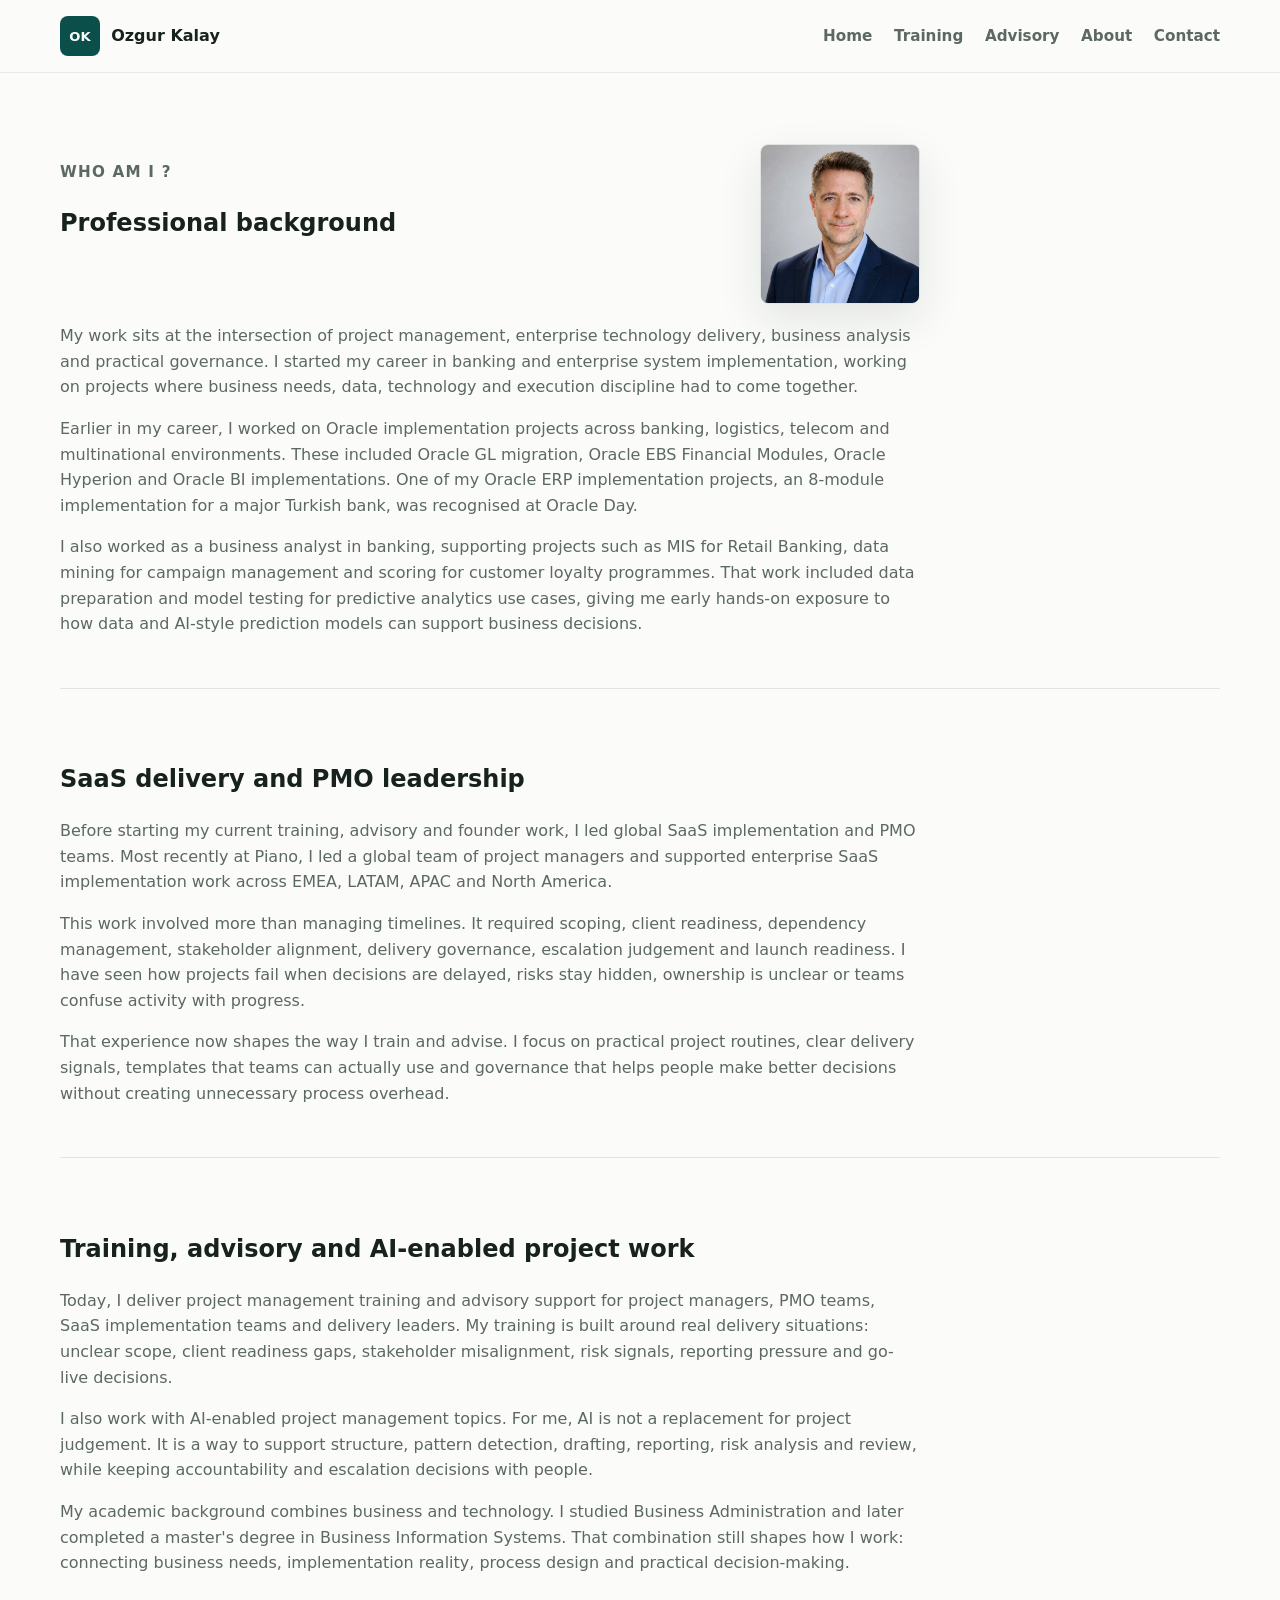
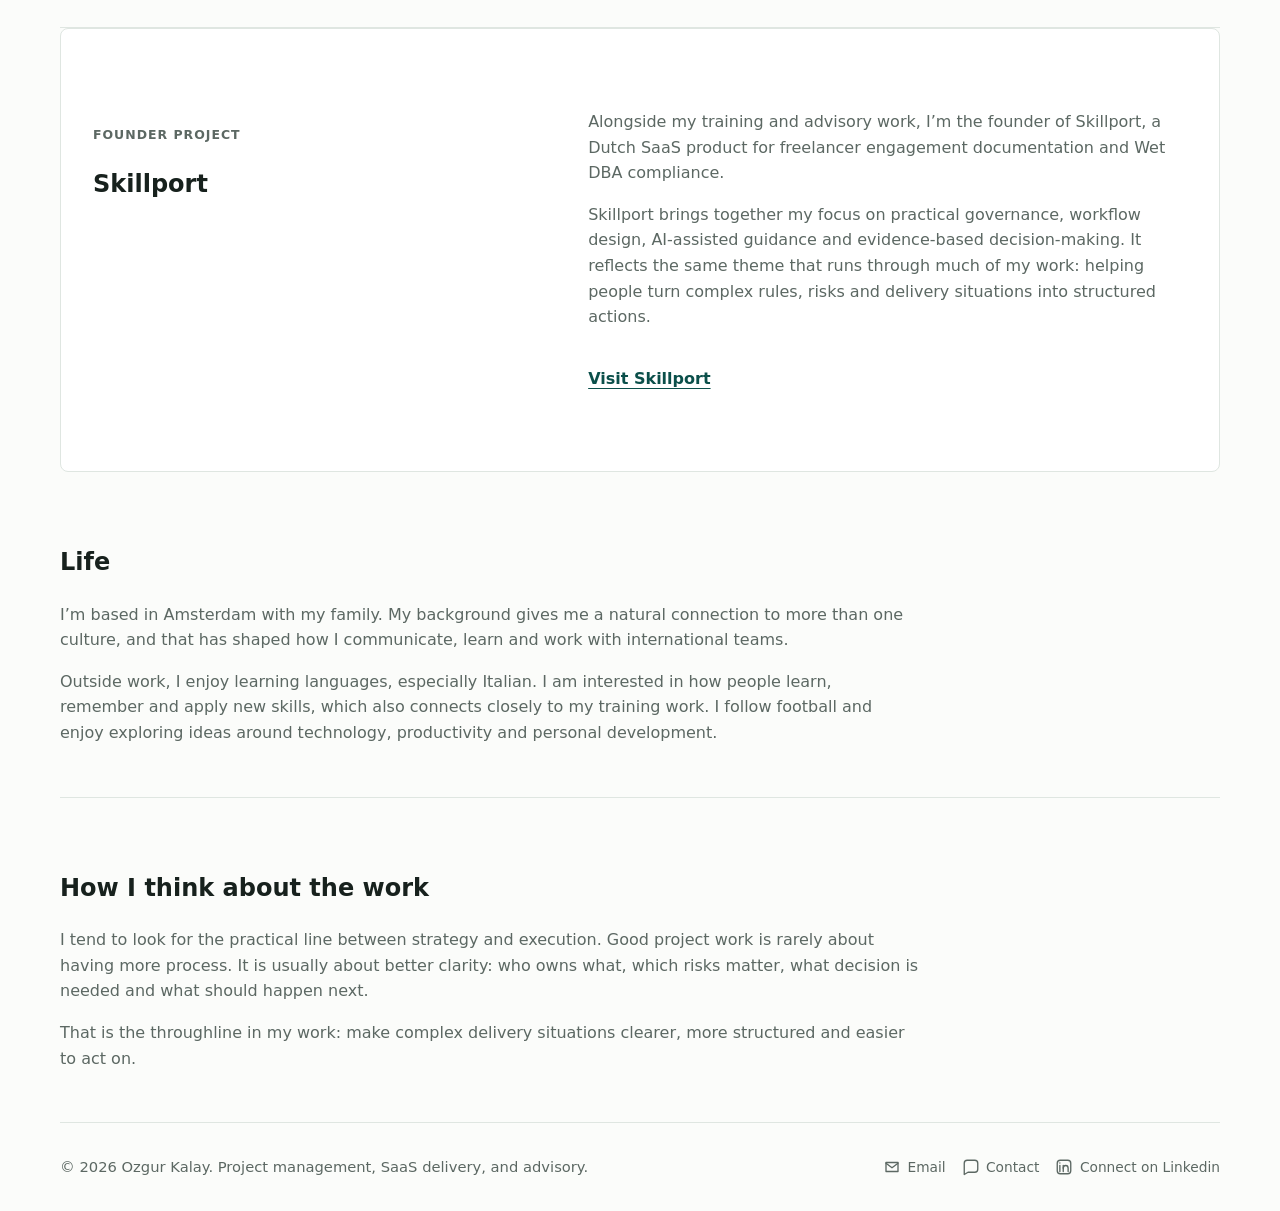
==== about.html @ e3fb4387 "Initial website files" ====
<!doctype html>
<html lang="en">
  <head>
    <meta charset="utf-8">
    <meta name="viewport" content="width=device-width, initial-scale=1">
    <meta
      name="description"
      content="About Ozgur Kalay: project management trainer, SaaS delivery advisor and founder with experience across PMO, SaaS, ERP, banking analytics and AI-enabled project workflows."
    >
    <title>About | Ozgur Kalay</title>
    <link rel="icon" href="assets/favicon.svg" type="image/svg+xml">
    <link rel="stylesheet" href="styles.css">
  </head>
  <body>
    <a class="skip-link" href="#main">Skip to content</a>

    <header class="site-header">
      <nav class="nav" aria-label="Main navigation">
        <a class="brand" href="index.html#home" aria-label="Ozgur Kalay home">
          <span class="brand-mark" aria-hidden="true">OK</span>
          <span>Ozgur Kalay</span>
        </a>

        <button class="nav-toggle" type="button" aria-expanded="false" aria-controls="nav-links">
          <span class="sr-only">Open navigation</span>
          <span aria-hidden="true"></span>
          <span aria-hidden="true"></span>
          <span aria-hidden="true"></span>
        </button>

        <div class="nav-links" id="nav-links">
          <a href="index.html#home">Home</a>
          <a href="training.html">Training</a>
          <a href="advisory.html">Advisory</a>
          <a href="about.html" aria-current="page">About</a>
          <a href="contact.html">Contact</a>
        </div>
      </nav>
    </header>

    <main class="page-main" id="main">
      <section class="content-section narrative-section first-page-section about-profile-section" aria-labelledby="background-title">
        <div class="about-profile-intro">
          <div class="section-heading">
            <p class="eyebrow about-kicker">Who am I ?</p>
            <h2 id="background-title">Professional background</h2>
          </div>
          <figure class="about-portrait">
            <img src="assets/ozgur-kalay-headshot.jpg" alt="Portrait of Ozgur Kalay" width="1122" height="1402">
          </figure>
        </div>
        <div class="stacked-copy">
          <p>
            My work sits at the intersection of project management, enterprise technology delivery, business analysis
            and practical governance. I started my career in banking and enterprise system implementation, working on
            projects where business needs, data, technology and execution discipline had to come together.
          </p>
          <p>
            Earlier in my career, I worked on Oracle implementation projects across banking, logistics, telecom and
            multinational environments. These included Oracle GL migration, Oracle EBS Financial Modules, Oracle
            Hyperion and Oracle BI implementations. One of my Oracle ERP implementation projects, an 8-module
            implementation for a major Turkish bank, was recognised at Oracle Day.
          </p>
          <p>
            I also worked as a business analyst in banking, supporting projects such as MIS for Retail Banking, data
            mining for campaign management and scoring for customer loyalty programmes. That work included data
            preparation and model testing for predictive analytics use cases, giving me early hands-on exposure to how
            data and AI-style prediction models can support business decisions.
          </p>
        </div>
      </section>

      <section class="content-section narrative-section" aria-labelledby="saas-title">
        <div class="section-heading">
          <h2 id="saas-title">SaaS delivery and PMO leadership</h2>
        </div>
        <div class="stacked-copy">
          <p>
            Before starting my current training, advisory and founder work, I led global SaaS implementation and PMO
            teams. Most recently at Piano, I led a global team of project managers and supported enterprise SaaS
            implementation work across EMEA, LATAM, APAC and North America.
          </p>
          <p>
            This work involved more than managing timelines. It required scoping, client readiness, dependency
            management, stakeholder alignment, delivery governance, escalation judgement and launch readiness. I have
            seen how projects fail when decisions are delayed, risks stay hidden, ownership is unclear or teams confuse
            activity with progress.
          </p>
          <p>
            That experience now shapes the way I train and advise. I focus on practical project routines, clear
            delivery signals, templates that teams can actually use and governance that helps people make better
            decisions without creating unnecessary process overhead.
          </p>
        </div>
      </section>

      <section class="content-section narrative-section" aria-labelledby="current-work-title">
        <div class="section-heading">
          <h2 id="current-work-title">Training, advisory and AI-enabled project work</h2>
        </div>
        <div class="stacked-copy">
          <p>
            Today, I deliver project management training and advisory support for project managers, PMO teams, SaaS
            implementation teams and delivery leaders. My training is built around real delivery situations: unclear
            scope, client readiness gaps, stakeholder misalignment, risk signals, reporting pressure and go-live
            decisions.
          </p>
          <p>
            I also work with AI-enabled project management topics. For me, AI is not a replacement for project
            judgement. It is a way to support structure, pattern detection, drafting, reporting, risk analysis and
            review, while keeping accountability and escalation decisions with people.
          </p>
          <p>
            My academic background combines business and technology. I studied Business Administration and later
            completed a master's degree in Business Information Systems. That combination still shapes how I work:
            connecting business needs, implementation reality, process design and practical decision-making.
          </p>
        </div>
      </section>

      <section class="content-section split-content founder-section" aria-labelledby="skillport-title">
        <div class="section-heading compact">
          <p class="eyebrow">Founder Project</p>
          <h2 id="skillport-title">Skillport</h2>
        </div>
        <div class="stacked-copy">
          <p>
            Alongside my training and advisory work, I’m the founder of Skillport, a Dutch SaaS product for freelancer
            engagement documentation and Wet DBA compliance.
          </p>
          <p>
            Skillport brings together my focus on practical governance, workflow design, AI-assisted guidance and
            evidence-based decision-making. It reflects the same theme that runs through much of my work: helping
            people turn complex rules, risks and delivery situations into structured actions.
          </p>
          <a class="text-link" href="https://www.skillport.nl" rel="noopener">Visit Skillport</a>
        </div>
      </section>

      <section class="content-section narrative-section" aria-labelledby="life-title">
        <div class="section-heading">
          <h2 id="life-title">Life</h2>
        </div>
        <div class="stacked-copy">
          <p>
            I’m based in Amsterdam with my family. My background gives me a natural connection to more than one
            culture, and that has shaped how I communicate, learn and work with international teams.
          </p>
          <p>
            Outside work, I enjoy learning languages, especially Italian. I am interested in how people learn, remember
            and apply new skills, which also connects closely to my training work. I follow football and enjoy
            exploring ideas around technology, productivity and personal development.
          </p>
        </div>
      </section>

      <section class="content-section narrative-section about-closing" aria-labelledby="work-title">
        <div class="section-heading">
          <h2 id="work-title">How I think about the work</h2>
        </div>
        <div class="stacked-copy">
          <p>
            I tend to look for the practical line between strategy and execution. Good project work is rarely about
            having more process. It is usually about better clarity: who owns what, which risks matter, what decision
            is needed and what should happen next.
          </p>
          <p>
            That is the throughline in my work: make complex delivery situations clearer, more structured and easier
            to act on.
          </p>
        </div>
      </section>
    </main>

    <footer class="site-footer">
      <p>&copy; 2026 Ozgur Kalay. Project management, SaaS delivery, and advisory.</p>
      <div>
        <a href="mailto:ozgur.kalay@skillport.nl">
          <svg viewBox="0 0 24 24" aria-hidden="true">
            <path d="M4 6h16v12H4z"></path>
            <path d="m4 7 8 6 8-6"></path>
          </svg>
          Email
        </a>
        <a href="contact.html">
          <svg viewBox="0 0 24 24" aria-hidden="true">
            <path d="M21 15a4 4 0 0 1-4 4H8l-5 3V7a4 4 0 0 1 4-4h10a4 4 0 0 1 4 4v8Z"></path>
          </svg>
          Contact
        </a>
        <a href="https://www.linkedin.com/in/ozgurmkalay" rel="noopener">
          <svg viewBox="0 0 24 24" aria-hidden="true">
            <path d="M6.5 10v8"></path>
            <path d="M6.5 6.5v.1"></path>
            <path d="M11 18v-8"></path>
            <path d="M11 13.7c0-2.1 1.2-3.7 3.3-3.7 2 0 3.2 1.4 3.2 3.7V18"></path>
            <rect x="3" y="3" width="18" height="18" rx="4"></rect>
          </svg>
          Connect on Linkedin
        </a>
      </div>
    </footer>

    <script src="script.js"></script>
  </body>
</html>
---- styles.css ----
:root {
  --ink: #17211d;
  --muted: #5c6863;
  --line: #dfe6e1;
  --paper: #fbfcfa;
  --soft: #eef4f0;
  --teal: #0f766e;
  --teal-dark: #0b4f4a;
  --amber: #c47524;
  --white: #ffffff;
  --shadow: 0 20px 60px rgba(23, 33, 29, 0.12);
}

* {
  box-sizing: border-box;
}

html {
  scroll-behavior: smooth;
}

body {
  margin: 0;
  color: var(--ink);
  background: var(--paper);
  font-family: system-ui, -apple-system, BlinkMacSystemFont, "Segoe UI", sans-serif;
  line-height: 1.6;
}

img {
  display: block;
  max-width: 100%;
}

a {
  color: inherit;
  text-decoration: none;
}

.skip-link {
  position: absolute;
  left: 1rem;
  top: -4rem;
  z-index: 20;
  padding: 0.75rem 1rem;
  color: var(--white);
  background: var(--teal-dark);
  border-radius: 6px;
}

.skip-link:focus {
  top: 1rem;
}

.sr-only {
  position: absolute;
  width: 1px;
  height: 1px;
  padding: 0;
  overflow: hidden;
  clip: rect(0, 0, 0, 0);
  white-space: nowrap;
  border: 0;
}

.site-header {
  position: fixed;
  inset: 0 0 auto;
  z-index: 10;
  background: rgba(251, 252, 250, 0.88);
  border-bottom: 1px solid rgba(223, 230, 225, 0.82);
  backdrop-filter: blur(18px);
}

.nav {
  display: flex;
  align-items: center;
  justify-content: space-between;
  width: min(1160px, calc(100% - 32px));
  min-height: 72px;
  margin: 0 auto;
}

.brand,
.nav-links {
  display: flex;
  align-items: center;
}

.brand {
  gap: 0.7rem;
  font-weight: 800;
}

.brand-mark {
  display: grid;
  width: 40px;
  height: 40px;
  place-items: center;
  color: var(--white);
  background: var(--teal-dark);
  border-radius: 8px;
  font-size: 0.82rem;
  letter-spacing: 0;
}

.nav-links {
  gap: 1.35rem;
  color: var(--muted);
  font-size: 0.95rem;
  font-weight: 700;
}

.nav-links a {
  padding: 0.4rem 0;
}

.nav-links a:hover,
.nav-links a:focus-visible {
  color: var(--teal-dark);
}

.nav-toggle {
  display: none;
  width: 44px;
  height: 44px;
  padding: 0;
  background: transparent;
  border: 1px solid var(--line);
  border-radius: 8px;
}

.nav-toggle span:not(.sr-only) {
  display: block;
  width: 18px;
  height: 2px;
  margin: 4px auto;
  background: var(--ink);
}

.hero {
  position: relative;
  display: grid;
  align-items: center;
  min-height: 92vh;
  padding: 9rem max(24px, calc((100vw - 1160px) / 2)) 5rem;
  overflow: hidden;
  color: var(--white);
}

.hero-media,
.hero-overlay {
  position: absolute;
  inset: 0;
}

.hero-media img {
  width: 100%;
  height: 100%;
  object-fit: cover;
}

.hero-overlay {
  background:
    linear-gradient(90deg, rgba(10, 24, 21, 0.88) 0%, rgba(10, 24, 21, 0.72) 39%, rgba(10, 24, 21, 0.18) 74%),
    linear-gradient(180deg, rgba(10, 24, 21, 0.38), rgba(10, 24, 21, 0.18));
}

.hero-content {
  position: relative;
  z-index: 1;
  max-width: 760px;
}

.eyebrow {
  margin: 0 0 0.85rem;
  color: var(--amber);
  font-size: 0.78rem;
  font-weight: 800;
  letter-spacing: 0.08em;
  text-transform: uppercase;
}

.hero h1,
.section h2,
.band h2,
.contact-section h2 {
  margin: 0;
  line-height: 1.05;
  letter-spacing: 0;
}

.hero h1 {
  font-size: clamp(3.5rem, 8vw, 7.4rem);
}

.hero-role {
  max-width: 720px;
  margin: 0.85rem 0 0;
  font-size: clamp(1.12rem, 2.2vw, 1.55rem);
  font-weight: 700;
}

.hero-intro {
  max-width: 690px;
  margin: 1.35rem 0 0;
  color: rgba(255, 255, 255, 0.88);
  font-size: clamp(1rem, 2vw, 1.2rem);
}

.hero-actions,
.contact-actions {
  display: flex;
  flex-wrap: wrap;
  gap: 0.85rem;
  margin-top: 2rem;
}

.button {
  display: inline-flex;
  align-items: center;
  justify-content: center;
  min-height: 48px;
  padding: 0.82rem 1.05rem;
  border: 1px solid transparent;
  border-radius: 8px;
  font-size: 0.94rem;
  font-weight: 800;
  line-height: 1.2;
}

.button.primary {
  color: var(--white);
  background: var(--teal);
}

.button.secondary {
  color: var(--ink);
  background: var(--white);
}

.button.tertiary {
  color: var(--white);
  background: rgba(255, 255, 255, 0.12);
  border-color: rgba(255, 255, 255, 0.35);
}

.button:hover,
.button:focus-visible,
.text-link:hover,
.text-link:focus-visible {
  transform: translateY(-1px);
}

.route-cards {
  display: grid;
  grid-template-columns: repeat(3, 1fr);
  gap: 1.5rem;
  width: min(1160px, calc(100% - 32px));
  margin: 0 auto;
  padding: 4rem 0 0;
}

.route-card {
  display: flex;
  min-height: 420px;
  flex-direction: column;
  align-items: flex-start;
  padding: 2rem;
  background: var(--white);
  border: 1px solid var(--line);
  border-radius: 8px;
  box-shadow: 0 14px 40px rgba(23, 33, 29, 0.08);
  transition: transform 180ms ease, box-shadow 180ms ease, border-color 180ms ease;
}

.route-card:hover,
.route-card:focus-visible {
  border-color: rgba(15, 118, 110, 0.3);
  box-shadow: 0 20px 54px rgba(23, 33, 29, 0.12);
  transform: translateY(-3px);
}

.route-icon {
  display: grid;
  width: 58px;
  height: 58px;
  margin-bottom: 2rem;
  place-items: center;
  color: var(--teal);
  background: var(--soft);
  border-radius: 8px;
}

.route-icon svg {
  width: 30px;
  height: 30px;
  fill: none;
  stroke: currentColor;
  stroke-linecap: round;
  stroke-linejoin: round;
  stroke-width: 1.9;
}

.route-label {
  display: block;
  margin-bottom: 1.25rem;
  color: var(--teal-dark);
  font-size: 0.82rem;
  font-weight: 800;
  letter-spacing: 0.16em;
  text-transform: uppercase;
}

.route-card strong {
  display: block;
  color: var(--ink);
  font-size: clamp(1.45rem, 2.5vw, 2rem);
  line-height: 1.24;
}

.route-copy {
  display: block;
  margin-top: 1.6rem;
  color: var(--muted);
  font-size: 1rem;
}

.route-link {
  display: inline-flex;
  gap: 0.55rem;
  align-items: center;
  margin-top: auto;
  padding-top: 1.7rem;
  color: var(--teal);
  font-weight: 800;
}

.section,
.band-content,
.contact-section,
.site-footer {
  width: min(1160px, calc(100% - 32px));
  margin: 0 auto;
}

.section {
  padding: 6rem 0;
}

.section-heading {
  max-width: 710px;
  margin-bottom: 2.1rem;
}

.section h2,
.band h2,
.contact-section h2 {
  font-size: clamp(2rem, 4vw, 3.55rem);
}

.training-section {
  display: grid;
  grid-template-columns: minmax(0, 0.85fr) minmax(0, 1fr);
  gap: 4rem;
  align-items: start;
}

.training-section .eyebrow {
  color: var(--teal-dark);
}

.training-intro {
  display: flex;
  min-height: 100%;
  flex-direction: column;
  justify-content: space-between;
  gap: 3rem;
}

.training-copy {
  max-width: 560px;
  margin: 1.6rem 0 0;
  color: var(--muted);
  font-size: clamp(1.08rem, 2vw, 1.28rem);
}

.credential-grid {
  display: grid;
  grid-template-columns: repeat(3, minmax(0, 1fr));
  gap: 1rem;
}

.credential-card {
  min-height: 140px;
  padding: 1.2rem;
  background: var(--soft);
  border-radius: 8px;
}

.credential-icon,
.check-icon {
  display: inline-grid;
  place-items: center;
  color: var(--teal-dark);
}

.credential-icon {
  width: 36px;
  height: 36px;
  margin-bottom: 1.1rem;
}

.credential-icon svg,
.check-icon svg {
  width: 100%;
  height: 100%;
  fill: none;
  stroke: currentColor;
  stroke-linecap: round;
  stroke-linejoin: round;
  stroke-width: 1.9;
}

.credential-card strong,
.credential-card span {
  display: block;
}

.credential-card strong {
  font-size: 1rem;
  line-height: 1.25;
}

.credential-card span {
  color: var(--muted);
  font-weight: 500;
}

.programme-list {
  display: grid;
  gap: 1.3rem;
}

.programme-card {
  display: grid;
  grid-template-columns: 36px minmax(0, 1fr);
  gap: 1rem;
  align-items: start;
  padding: 1.6rem;
  background: var(--white);
  border: 1px solid var(--line);
  border-radius: 8px;
  box-shadow: 0 12px 34px rgba(23, 33, 29, 0.08);
}

.check-icon {
  width: 28px;
  height: 28px;
  margin-top: 0.1rem;
}

.programme-card h3,
.advisory-list h3 {
  margin: 0 0 0.55rem;
  font-size: clamp(1.2rem, 2vw, 1.55rem);
  line-height: 1.3;
}

.programme-card p,
.advisory-list p,
.contact-section p {
  margin: 0;
  color: var(--muted);
}

.band {
  padding: 6rem 0;
  background: #17211d;
  color: var(--white);
}

.band-content {
  display: grid;
  grid-template-columns: minmax(0, 0.95fr) minmax(0, 1fr);
  gap: 4rem;
  align-items: start;
}

.advisory-list {
  display: grid;
  gap: 1rem;
}

.advisory-list div {
  padding: 0 0 1rem;
  border-bottom: 1px solid rgba(255, 255, 255, 0.18);
}

.advisory-list p {
  color: rgba(255, 255, 255, 0.72);
}

.text-link {
  display: inline-flex;
  margin-top: 1.25rem;
  color: var(--teal-dark);
  font-weight: 800;
  text-decoration: underline;
  text-underline-offset: 0.25rem;
}

.about-panel {
  display: grid;
  grid-template-columns: minmax(0, 0.72fr) minmax(0, 1fr);
  gap: clamp(2rem, 5vw, 4rem);
  width: min(1160px, calc(100% - 32px));
  margin: 6rem auto 5rem;
  padding: clamp(2rem, 5vw, 4rem);
  color: var(--white);
  background: #17211d;
  border: 1px solid rgba(255, 255, 255, 0.08);
  border-radius: 8px;
  box-shadow: 0 18px 50px rgba(23, 33, 29, 0.12);
}

.about-panel .eyebrow {
  color: #9ad4ca;
}

.about-heading h2 {
  margin: 0;
  max-width: 420px;
  color: var(--white);
  font-size: clamp(2.05rem, 4vw, 3.35rem);
  line-height: 1.12;
  letter-spacing: 0;
}

.about-copy {
  display: grid;
  gap: 1.6rem;
}

.about-copy p {
  margin: 0;
  color: rgba(255, 255, 255, 0.72);
  font-size: clamp(1.05rem, 1.8vw, 1.28rem);
  line-height: 1.75;
}

.about-button {
  width: fit-content;
  margin-top: 0.5rem;
  color: var(--ink);
  background: var(--white);
  border-color: var(--white);
  gap: 0.65rem;
}

.contact-section {
  display: flex;
  align-items: center;
  justify-content: space-between;
  gap: 2rem;
  margin-bottom: 5rem;
  padding: 2rem;
  background: var(--white);
  border: 1px solid var(--line);
  border-radius: 8px;
  box-shadow: var(--shadow);
}

.contact-section .button.tertiary {
  color: var(--teal-dark);
  background: var(--soft);
  border-color: var(--line);
}

.contact-section .button.secondary {
  border-color: var(--line);
}

.site-footer {
  display: flex;
  justify-content: space-between;
  gap: 1rem;
  padding: 2rem 0;
  color: var(--muted);
  border-top: 1px solid var(--line);
  font-size: 0.92rem;
}

.site-footer p {
  margin: 0;
}

.site-footer div {
  display: flex;
  flex-wrap: wrap;
  gap: 1rem;
}

.site-footer a {
  display: inline-flex;
  gap: 0.4rem;
  align-items: center;
  font-size: 0.86rem;
  font-weight: 500;
}

.site-footer svg {
  width: 18px;
  height: 18px;
  fill: none;
  stroke: currentColor;
  stroke-linecap: round;
  stroke-linejoin: round;
  stroke-width: 1.8;
}

.page-main {
  padding-top: 72px;
}

.page-intro,
.content-section {
  width: min(1160px, calc(100% - 32px));
  margin: 0 auto;
}

.page-intro {
  padding: 6rem 0 4rem;
  border-bottom: 1px solid var(--line);
}

.page-intro .eyebrow,
.content-section .eyebrow {
  color: var(--teal-dark);
}

.page-intro h1 {
  max-width: 680px;
  margin: 0;
  font-size: clamp(1.85rem, 3.4vw, 2.9rem);
  line-height: 1.16;
  letter-spacing: 0;
}

.training-page-intro h1 {
  max-width: 850px;
}

.training-page-intro {
  display: block;
}

.training-lead {
  max-width: 820px;
  margin: 1.7rem 0 0;
  color: var(--muted);
  font-size: clamp(1.12rem, 2vw, 1.35rem);
}

.format-tags {
  display: flex;
  flex-wrap: wrap;
  gap: 0.65rem;
  margin-top: 1.8rem;
}

.format-tags span {
  padding: 0.45rem 0.75rem;
  color: var(--ink);
  background: var(--white);
  border: 1px solid var(--line);
  border-radius: 999px;
  font-size: 0.88rem;
  font-weight: 800;
  box-shadow: 0 8px 22px rgba(23, 33, 29, 0.04);
}

.intro-copy {
  display: grid;
  max-width: 860px;
  gap: 1.2rem;
  margin-top: 2rem;
}

.intro-copy p {
  margin: 0;
  color: var(--muted);
  font-size: clamp(1.12rem, 2vw, 1.35rem);
}

.content-section {
  padding: 5rem 0;
  border-bottom: 1px solid var(--line);
}

.first-page-section {
  padding-top: 6rem;
}

.narrative-section .section-heading {
  max-width: 820px;
  margin-bottom: 1.2rem;
}

.about-kicker {
  color: var(--amber);
  font-size: 0.95rem;
}

.about-profile-section .stacked-copy {
  margin-top: 1.2rem;
}

.about-profile-intro {
  display: grid;
  grid-template-columns: minmax(0, 1fr) 160px;
  gap: 2rem;
  align-items: start;
  max-width: 860px;
}

.about-portrait {
  margin: 0;
}

.about-portrait img {
  width: 160px;
  height: 160px;
  aspect-ratio: 1 / 1;
  object-fit: cover;
  object-position: center 22%;
  border: 1px solid var(--line);
  border-radius: 8px;
  box-shadow: 0 16px 44px rgba(23, 33, 29, 0.1);
}

.narrative-section .stacked-copy {
  max-width: 860px;
}

.content-section.narrative-section {
  padding: 3.2rem 0;
}

.content-section.narrative-section.first-page-section {
  padding-top: 4.5rem;
}

.content-section .section-heading p {
  max-width: 690px;
  margin: 1rem 0 0;
  color: var(--muted);
}

.training-tracks {
  display: grid;
  grid-template-columns: minmax(0, 0.72fr) minmax(0, 1fr);
  gap: 4rem;
  align-items: start;
}

.track-list {
  display: grid;
  gap: 1.7rem;
}

.track-list article {
  padding-bottom: 1.5rem;
  border-bottom: 1px solid var(--line);
}

.track-list article:last-child {
  padding-bottom: 0;
  border-bottom: 0;
}

.track-list h3 {
  margin: 0 0 0.45rem;
  font-size: 1.25rem;
  line-height: 1.3;
}

.track-list p,
.stacked-copy p {
  margin: 0;
  color: var(--muted);
}

.course-list {
  display: grid;
  gap: 1.2rem;
}

.course-card {
  display: grid;
  grid-template-columns: minmax(0, 0.95fr) minmax(0, 1.05fr);
  gap: 2rem;
  padding: 1.6rem;
  background: var(--white);
  border: 1px solid var(--line);
  border-left: 4px solid var(--line);
  border-radius: 8px;
  box-shadow: 0 12px 34px rgba(23, 33, 29, 0.06);
}

.course-card.featured {
  border-left-color: var(--teal);
}

.course-track,
.course-card h4 {
  margin: 0;
  color: var(--teal-dark);
  font-size: 0.75rem;
  font-weight: 800;
  letter-spacing: 0.08em;
  text-transform: uppercase;
}

.course-card h3 {
  margin: 0.65rem 0 0.8rem;
  font-size: clamp(1.35rem, 2.2vw, 1.85rem);
  line-height: 1.2;
}

.course-card p {
  margin: 0;
  color: var(--muted);
}

.course-card h4 {
  margin-top: 1.2rem;
}

.course-card h4:first-child {
  margin-top: 0;
}

.check-list {
  display: grid;
  grid-template-columns: repeat(2, minmax(0, 1fr));
  gap: 0.55rem 1rem;
  margin: 0.8rem 0 0;
  padding: 0;
  list-style: none;
}

.check-list li {
  position: relative;
  padding-left: 1.35rem;
  color: var(--ink);
  font-size: 0.94rem;
}

.check-list li::before {
  position: absolute;
  top: 0.48rem;
  left: 0;
  width: 8px;
  height: 8px;
  content: "";
  background: var(--teal);
  border-radius: 50%;
}

.stacked-copy {
  display: grid;
  gap: 1rem;
}

.founder-section {
  background: var(--white);
  border: 1px solid var(--line);
  border-radius: 8px;
  padding-right: 2rem;
  padding-left: 2rem;
}

.about-closing {
  border-bottom: 0;
}

.split-content {
  display: grid;
  grid-template-columns: minmax(0, 0.72fr) minmax(0, 1fr);
  gap: 4rem;
  align-items: start;
}

.section-heading.compact {
  margin-bottom: 0;
}

.plain-list,
.credibility-list {
  display: grid;
  gap: 0.9rem;
  margin: 0;
  padding: 0;
  list-style: none;
}

.plain-list li,
.credibility-list li {
  position: relative;
  padding-left: 1.55rem;
  color: var(--muted);
  font-size: 1.05rem;
}

.plain-list li::before,
.credibility-list li::before {
  position: absolute;
  top: 0.62rem;
  left: 0;
  width: 8px;
  height: 8px;
  content: "";
  background: var(--teal);
  border-radius: 50%;
}

.focus-grid {
  display: grid;
  grid-template-columns: repeat(4, minmax(0, 1fr));
  gap: 1rem;
}

.focus-card {
  min-height: 210px;
  padding: 1.35rem;
  background: var(--white);
  border: 1px solid var(--line);
  border-radius: 8px;
  box-shadow: 0 10px 30px rgba(23, 33, 29, 0.05);
}

.focus-card h3 {
  margin: 0 0 0.7rem;
  font-size: 1.15rem;
  line-height: 1.3;
}

.focus-card p {
  margin: 0;
  color: var(--muted);
}

.credibility-section {
  display: grid;
  grid-template-columns: minmax(0, 0.72fr) minmax(0, 1fr);
  gap: 4rem;
  align-items: start;
}

.advisory-contact {
  display: grid;
  grid-template-columns: minmax(0, 1fr) auto;
  gap: 2rem;
  align-items: center;
  width: min(1160px, calc(100% - 32px));
  margin: 4rem auto 5rem;
  padding-top: 2rem;
  border-top: 1px solid var(--line);
}

.training-contact,
.advisory-page-contact {
  border-top: 0;
}

.advisory-contact .eyebrow {
  color: var(--teal-dark);
}

.advisory-contact h2 {
  margin: 0;
  font-size: clamp(1.6rem, 3vw, 2.35rem);
  line-height: 1.15;
}

.advisory-page-contact h2 {
  font-size: 1.5em;
  line-height: 1.2;
}

.advisory-contact p {
  margin: 0.7rem 0 0;
  color: var(--muted);
}

.advisory-contact .contact-actions {
  margin-top: 0;
}

.contact-page-hero {
  display: grid;
  grid-template-columns: 1fr;
  gap: 3rem;
  width: min(1160px, calc(100% - 32px));
  margin: 0 auto 5rem;
  padding: 5rem 2rem 0;
  color: var(--ink);
  border-bottom: 1px solid var(--line);
}

.contact-page-hero .eyebrow {
  color: var(--amber);
}

.contact-page-hero h1 {
  max-width: 820px;
  margin: 0;
  font-size: clamp(3.4rem, 8vw, 5.8rem);
  line-height: 1.06;
  letter-spacing: 0;
}

.contact-page-hero h1 span {
  color: var(--amber);
}

.contact-page-hero p {
  max-width: 760px;
  margin: 1.5rem 0 0;
  color: var(--muted);
  font-size: clamp(1.08rem, 2vw, 1.28rem);
}

.contact-methods {
  display: grid;
  grid-template-columns: repeat(2, minmax(0, 1fr));
  gap: 1rem;
  padding-bottom: 4rem;
}

.contact-method-card {
  display: flex;
  min-height: 158px;
  flex-direction: column;
  align-items: flex-start;
  justify-content: flex-end;
  padding: 1.5rem;
  color: var(--ink);
  background: var(--white);
  border: 1px solid var(--line);
  border-radius: 8px;
  box-shadow: 0 12px 34px rgba(23, 33, 29, 0.06);
  transition: transform 180ms ease, border-color 180ms ease, background 180ms ease;
}

.contact-method-card:hover,
.contact-method-card:focus-visible {
  background: var(--white);
  border-color: rgba(15, 118, 110, 0.3);
  transform: translateY(-2px);
}

.contact-method-icon {
  display: grid;
  width: 40px;
  height: 40px;
  margin-bottom: 1.3rem;
  place-items: center;
  color: var(--teal);
  background: var(--soft);
  border-radius: 8px;
}

.contact-method-icon svg {
  width: 22px;
  height: 22px;
  fill: none;
  stroke: currentColor;
  stroke-linecap: round;
  stroke-linejoin: round;
  stroke-width: 1.8;
}

.contact-method-card strong,
.contact-method-card span:not(.contact-method-icon) {
  display: block;
}

.contact-method-card strong {
  font-size: 1.2rem;
  line-height: 1.25;
}

.contact-method-card span:not(.contact-method-icon) {
  color: var(--muted);
  overflow-wrap: anywhere;
}

@media (max-width: 900px) {
  .nav-toggle {
    display: block;
  }

  .nav-links {
    position: absolute;
    top: 72px;
    right: 16px;
    left: 16px;
    display: none;
    flex-direction: column;
    align-items: stretch;
    gap: 0;
    padding: 0.65rem;
    background: var(--white);
    border: 1px solid var(--line);
    border-radius: 8px;
    box-shadow: var(--shadow);
  }

  .nav-links.is-open {
    display: flex;
  }

  .nav-links a {
    padding: 0.8rem;
  }

  .hero {
    min-height: 88vh;
  }

  .hero-overlay {
    background:
      linear-gradient(90deg, rgba(10, 24, 21, 0.92) 0%, rgba(10, 24, 21, 0.72) 62%, rgba(10, 24, 21, 0.38)),
      linear-gradient(180deg, rgba(10, 24, 21, 0.36), rgba(10, 24, 21, 0.28));
  }

  .route-cards,
  .training-section,
  .training-page-intro,
  .contact-page-hero,
  .about-profile-intro,
  .training-tracks,
  .band-content,
  .about-panel,
  .split-content,
  .credibility-section {
    grid-template-columns: 1fr;
  }

  .focus-grid {
    grid-template-columns: repeat(2, minmax(0, 1fr));
  }

  .contact-methods {
    grid-template-columns: 1fr;
  }

  .contact-method-card {
    min-height: 0;
  }

  .course-card {
    grid-template-columns: 1fr;
  }

  .route-cards {
    padding-top: 2rem;
  }

  .route-card {
    min-height: 0;
  }

  .about-profile-intro {
    grid-template-columns: minmax(0, 1fr) 140px;
    gap: 1.5rem;
    max-width: 760px;
  }

  .about-portrait {
    max-width: 150px;
  }

  .about-portrait img {
    width: 140px;
    height: 140px;
  }

  .section,
  .band {
    padding: 4.5rem 0;
  }

  .training-intro {
    gap: 2rem;
  }

  .about-panel {
    gap: 2.5rem;
    margin-top: 4.5rem;
  }

  .contact-section {
    align-items: flex-start;
    flex-direction: column;
  }
}

@media (max-width: 620px) {
  .nav {
    width: min(100% - 24px, 1160px);
    min-height: 66px;
  }

  .nav-links {
    top: 66px;
    right: 12px;
    left: 12px;
  }

  .hero {
    min-height: 91vh;
    padding: 7.5rem 16px 3rem;
  }

  .hero h1 {
    font-size: clamp(3.1rem, 17vw, 4.5rem);
  }

  .hero-actions,
  .contact-actions {
    flex-direction: column;
    width: 100%;
  }

  .button {
    width: 100%;
  }

  .route-cards,
  .section,
  .page-intro,
  .content-section,
  .contact-page-hero,
  .band-content,
  .about-panel,
  .contact-section,
  .site-footer {
    width: min(100% - 24px, 1160px);
  }

  .route-card {
    padding: 1.35rem;
  }

  .route-icon {
    margin-bottom: 1.45rem;
  }

  .route-card strong {
    font-size: 1.45rem;
  }

  .about-profile-intro {
    grid-template-columns: 1fr;
  }

  .about-portrait {
    max-width: 132px;
  }

  .about-portrait img {
    width: 132px;
    height: 132px;
  }

  .credential-grid {
    grid-template-columns: 1fr;
  }

  .programme-card {
    grid-template-columns: 30px minmax(0, 1fr);
    padding: 1.2rem;
  }

  .check-list {
    grid-template-columns: 1fr;
  }

  .check-icon {
    width: 24px;
    height: 24px;
  }

  .about-panel {
    margin-bottom: 3rem;
    padding: 1.5rem;
  }

  .about-copy p {
    font-size: 1.08rem;
  }

  .about-button {
    width: 100%;
  }

  .page-main {
    padding-top: 66px;
  }

  .page-intro {
    padding: 4rem 0 3rem;
  }

  .contact-page-hero {
    margin-bottom: 3rem;
    padding: 3rem 1.25rem 0;
  }

  .content-section {
    padding: 3.5rem 0;
  }

  .focus-grid {
    grid-template-columns: 1fr;
  }

  .focus-card {
    min-height: 0;
  }

  .advisory-contact {
    grid-template-columns: 1fr;
    width: min(100% - 24px, 1160px);
    margin: 3.5rem auto 3rem;
  }

  .contact-section {
    padding: 1.2rem;
  }

  .site-footer {
    flex-direction: column;
  }
}

@media (prefers-reduced-motion: reduce) {
  *,
  *::before,
  *::after {
    scroll-behavior: auto !important;
    transition-duration: 0.01ms !important;
    animation-duration: 0.01ms !important;
    animation-iteration-count: 1 !important;
  }
}
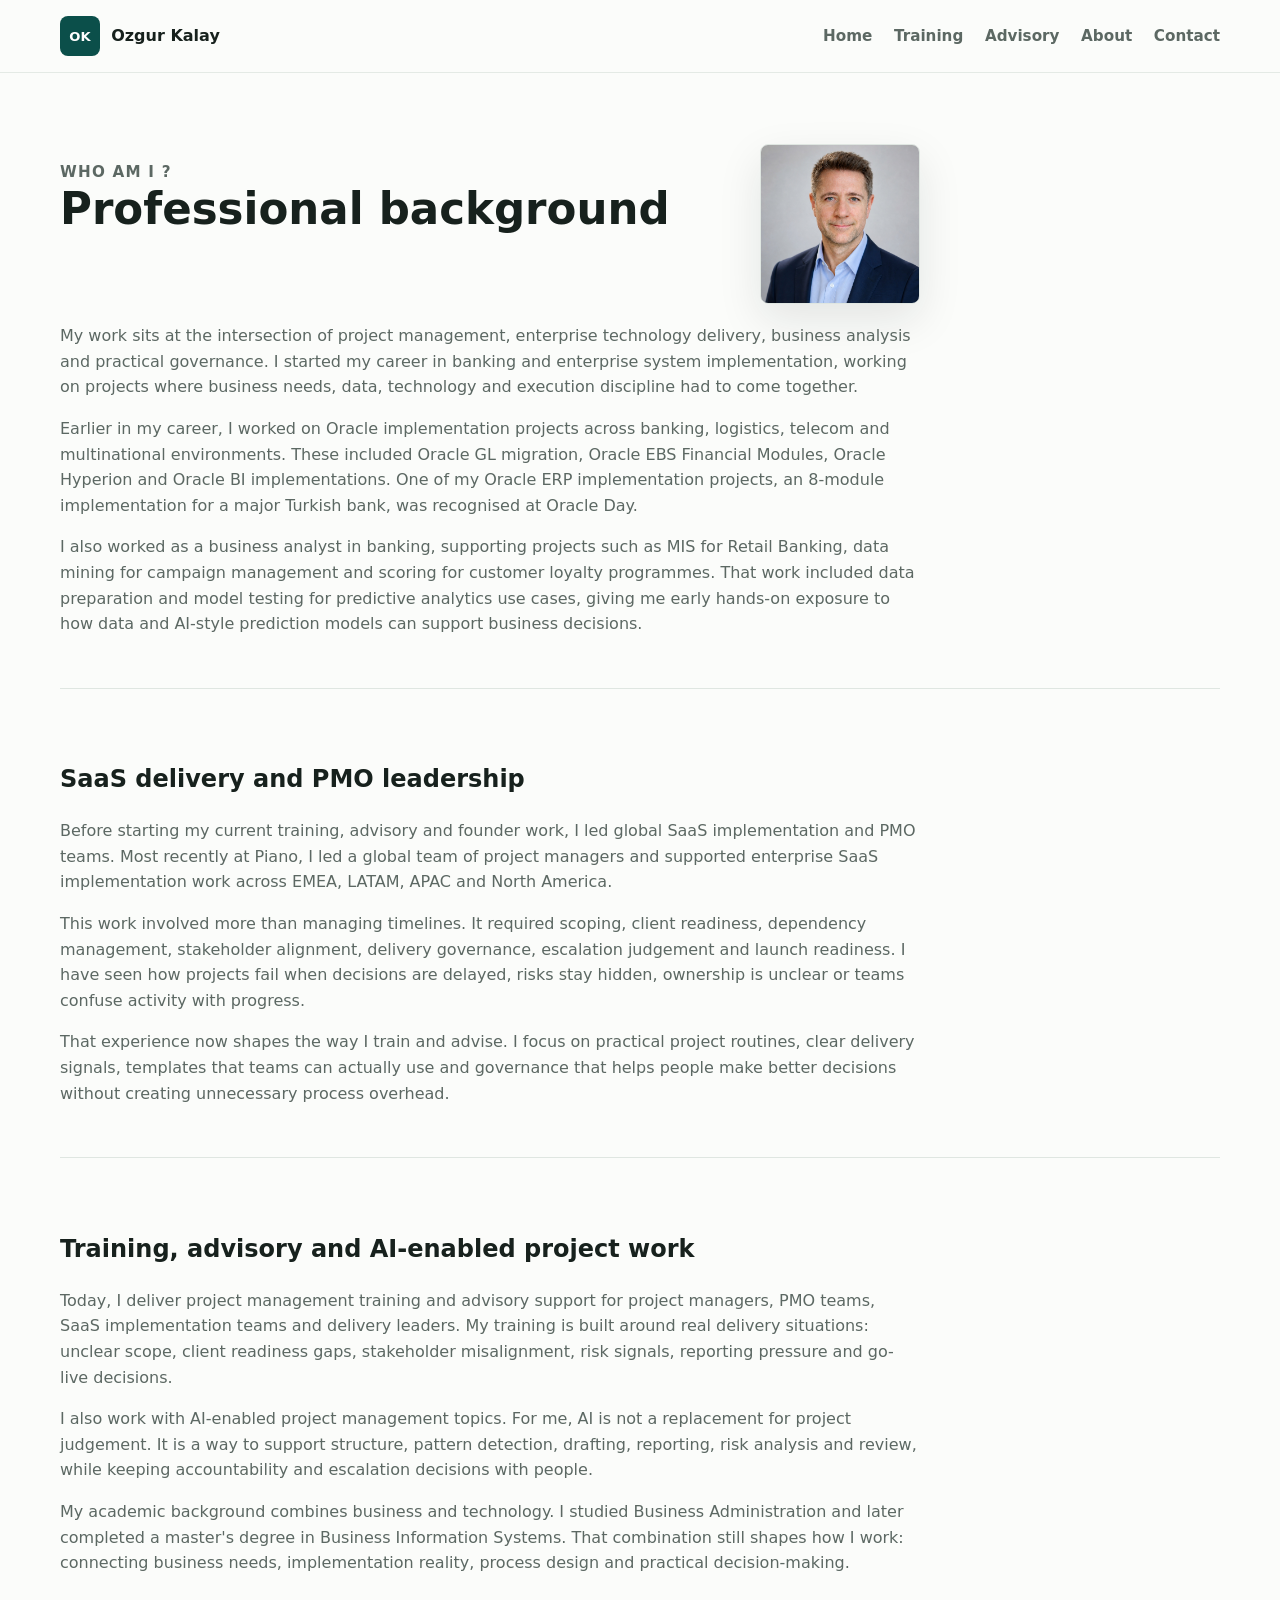
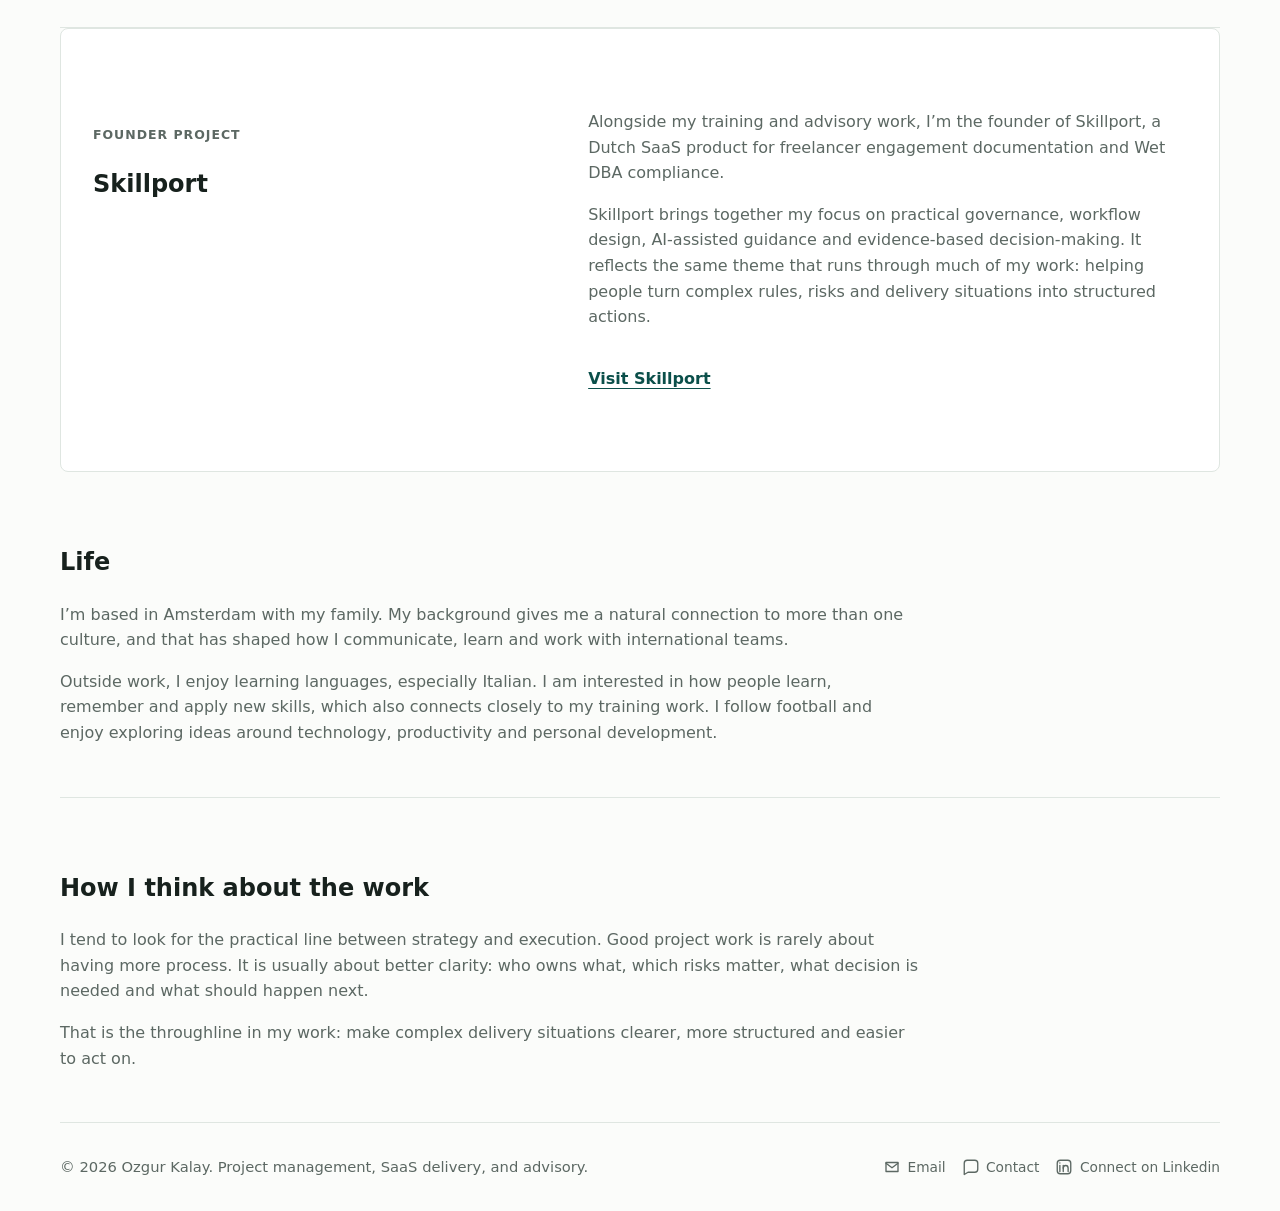
==== commit 2d4e7c59: "Improve website SEO metadata" ====
--- a/about.html
+++ b/about.html
@@ -5,9 +5,26 @@
     <meta name="viewport" content="width=device-width, initial-scale=1">
     <meta
       name="description"
-      content="About Ozgur Kalay: project management trainer, SaaS delivery advisor and founder with experience across PMO, SaaS, ERP, banking analytics and AI-enabled project workflows."
+      content="Learn more about Ozgur Kalay, founder of Skillport and experienced PMO and SaaS delivery leader with a background in global implementations, project governance, and AI-enabled delivery."
     >
-    <title>About | Ozgur Kalay</title>
+    <title>About Ozgur Kalay — PMO, SaaS Delivery &amp; Skillport</title>
+    <link rel="canonical" href="https://ozgurkalay.com/about.html">
+    <meta property="og:title" content="About Ozgur Kalay — PMO, SaaS Delivery &amp; Skillport">
+    <meta
+      property="og:description"
+      content="Learn more about Ozgur Kalay, founder of Skillport and experienced PMO and SaaS delivery leader with a background in global implementations, project governance, and AI-enabled delivery."
+    >
+    <meta property="og:type" content="profile">
+    <meta property="og:url" content="https://ozgurkalay.com/about.html">
+    <!-- TODO: Replace this placeholder with a branded 1200x630 social sharing image. -->
+    <meta property="og:image" content="https://ozgurkalay.com/og-image.png">
+    <meta name="twitter:card" content="summary_large_image">
+    <meta name="twitter:title" content="About Ozgur Kalay — PMO, SaaS Delivery &amp; Skillport">
+    <meta
+      name="twitter:description"
+      content="Learn more about Ozgur Kalay, founder of Skillport and experienced PMO and SaaS delivery leader with a background in global implementations, project governance, and AI-enabled delivery."
+    >
+    <meta name="twitter:image" content="https://ozgurkalay.com/og-image.png">
     <link rel="icon" href="assets/favicon.svg" type="image/svg+xml">
     <link rel="stylesheet" href="styles.css">
   </head>
@@ -43,10 +60,17 @@
         <div class="about-profile-intro">
           <div class="section-heading">
             <p class="eyebrow about-kicker">Who am I ?</p>
-            <h2 id="background-title">Professional background</h2>
+            <h1 id="background-title">Professional background</h1>
           </div>
           <figure class="about-portrait">
-            <img src="assets/ozgur-kalay-headshot.jpg" alt="Portrait of Ozgur Kalay" width="1122" height="1402">
+            <img
+              src="assets/ozgur-kalay-headshot.jpg"
+              alt="Ozgur Kalay, PMO and SaaS delivery leader based in Amsterdam"
+              width="1122"
+              height="1402"
+              loading="lazy"
+              decoding="async"
+            >
           </figure>
         </div>
         <div class="stacked-copy">
--- a/styles.css
+++ b/styles.css
@@ -705,6 +705,13 @@
 .narrative-section .section-heading {
   max-width: 820px;
   margin-bottom: 1.2rem;
+}
+
+.narrative-section .section-heading h1 {
+  margin: 0;
+  font-size: clamp(1.85rem, 3.4vw, 2.9rem);
+  line-height: 1.16;
+  letter-spacing: 0;
 }
 
 .about-kicker {
